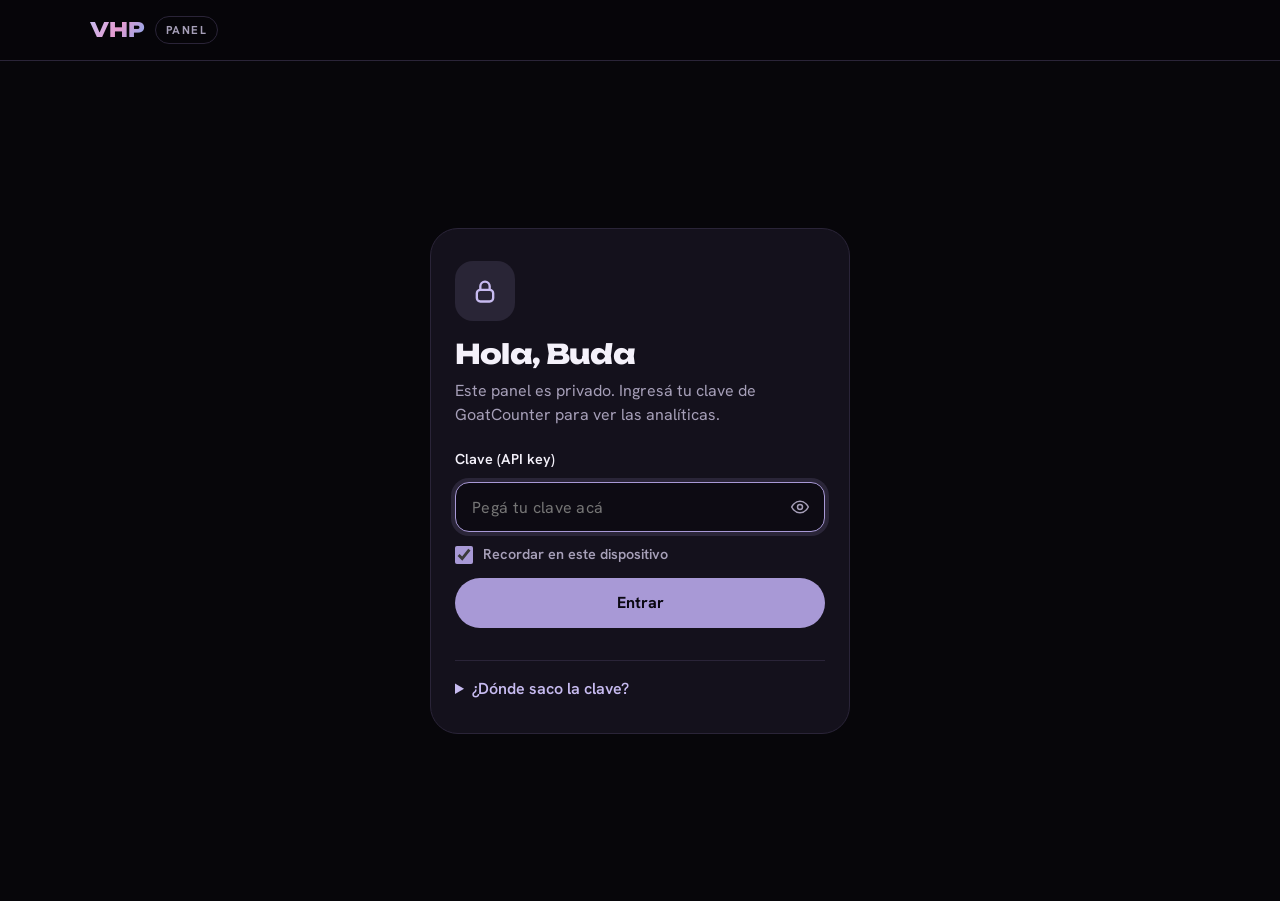
==== buda-8q4x/index.html @ cf4a0614 "Más efectos y animaciones, analíticas y panel privado del dueño - Efectos nuevos (css/efectos.css, j" ====
<!doctype html>
<html lang="es-AR">
<head>
<meta charset="utf-8">
<meta name="viewport" content="width=device-width, initial-scale=1, viewport-fit=cover">
<meta name="robots" content="noindex, nofollow, noarchive">
<meta name="referrer" content="no-referrer">
<title>Panel VHP</title>
<meta name="theme-color" content="#07060a">
<link rel="icon" href="data:image/svg+xml,%3Csvg xmlns='http://www.w3.org/2000/svg' viewBox='0 0 64 64'%3E%3Crect width='64' height='64' rx='16' fill='%2307060a'/%3E%3Ctext x='32' y='42' font-family='Arial Black,sans-serif' font-size='24' font-weight='900' text-anchor='middle' fill='%23a899d6'%3EVHP%3C/text%3E%3C/svg%3E">
<link rel="preconnect" href="https://fonts.googleapis.com">
<link rel="preconnect" href="https://fonts.gstatic.com" crossorigin>
<link href="https://fonts.googleapis.com/css2?family=Hanken+Grotesk:wght@400;500;600;700&family=Unbounded:wght@600;800&display=swap" rel="stylesheet">
<link rel="stylesheet" href="panel.css">
<script src="../js/productos.js" defer></script>
<script src="panel.js" defer></script>
</head>
<body>

<header class="top">
  <div class="wrap top-in">
    <a class="logo" href="../" title="Volver a la tienda"><span class="mark">VHP</span><span class="tag">Panel</span></a>
    <div class="top-actions" id="top-actions" hidden>
      <button class="ghost-btn" type="button" id="refresh" aria-label="Actualizar datos">
        <svg viewBox="0 0 24 24" aria-hidden="true"><path d="M20 11a8 8 0 1 0-2.3 5.7M20 4v7h-7"/></svg>
      </button>
      <button class="ghost-btn" type="button" id="logout">Salir</button>
    </div>
  </div>
</header>

<main class="wrap">

  <!-- ============ ACCESO ============ -->
  <section class="login" id="login">
    <div class="login-card">
      <div class="lock" aria-hidden="true">
        <svg viewBox="0 0 24 24"><rect x="5" y="11" width="14" height="10" rx="3"/><path d="M8 11V8a4 4 0 0 1 8 0v3"/></svg>
      </div>
      <h1>Hola, Buda</h1>
      <p class="muted">Este panel es privado. Ingresá tu clave de GoatCounter para ver las analíticas.</p>
      <form id="login-form" autocomplete="off">
        <label for="key">Clave (API key)</label>
        <div class="key-row">
          <input type="password" id="key" spellcheck="false" autocapitalize="off" placeholder="Pegá tu clave acá" required>
          <button type="button" class="eye" id="eye" aria-label="Mostrar clave">
            <svg viewBox="0 0 24 24" aria-hidden="true"><path d="M2 12s3.6-7 10-7 10 7 10 7-3.6 7-10 7S2 12 2 12Z"/><circle cx="12" cy="12" r="3"/></svg>
          </button>
        </div>
        <label class="check"><input type="checkbox" id="remember" checked> Recordar en este dispositivo</label>
        <button class="btn" type="submit" id="enter">Entrar</button>
        <p class="error" id="login-error" role="alert"></p>
      </form>
      <details class="help">
        <summary>¿Dónde saco la clave?</summary>
        <ol>
          <li>Entrá a <a href="https://www.goatcounter.com" target="_blank" rel="noopener">goatcounter.com</a> con tu cuenta.</li>
          <li>Andá a <strong>Settings → API</strong> (arriba a la derecha, tu usuario).</li>
          <li>Tocá <strong>New API key</strong>, marcá solo <strong>Read statistics</strong> y guardá.</li>
          <li>Copiá la clave y pegala acá.</li>
        </ol>
        <p class="muted small">La clave queda guardada solo en tu navegador. Nunca se sube a la página ni a GitHub.</p>
      </details>
    </div>
  </section>

  <!-- ============ PANEL ============ -->
  <section class="dash" id="dash" hidden>
    <div class="dash-head">
      <div>
        <p class="kicker">Analíticas</p>
        <h1>Visitas de la tienda</h1>
        <p class="muted" id="range-label"></p>
      </div>
      <div class="ranges" role="group" aria-label="Período">
        <button type="button" data-days="7">7 días</button>
        <button type="button" data-days="30" aria-pressed="true">30 días</button>
        <button type="button" data-days="90">90 días</button>
      </div>
    </div>

    <div class="tiles">
      <article class="tile hero-tile">
        <p class="t-label">Visitantes</p>
        <p class="t-value" id="t-visits">–</p>
        <p class="t-delta" id="t-delta"></p>
        <p class="t-all">Total histórico: <strong id="t-all">–</strong></p>
      </article>
      <article class="tile">
        <p class="t-label">Hoy</p>
        <p class="t-value" id="t-today">–</p>
      </article>
      <article class="tile">
        <p class="t-label">Pedidos enviados</p>
        <p class="t-value" id="t-orders">–</p>
      </article>
      <article class="tile">
        <p class="t-label">Productos agregados</p>
        <p class="t-value" id="t-adds">–</p>
      </article>
      <article class="tile">
        <p class="t-label">Consultas por WhatsApp</p>
        <p class="t-value" id="t-wa">–</p>
      </article>
    </div>

    <article class="panel chart-panel">
      <div class="panel-head">
        <h2>Visitantes por día</h2>
        <button type="button" class="link-btn" id="toggle-table" aria-expanded="false">Ver tabla</button>
      </div>
      <div class="chart" id="chart" role="img" aria-label="Gráfico de visitantes por día"></div>
      <div class="tip" id="tip" role="status" hidden></div>
      <div class="table-wrap" id="table-wrap" hidden>
        <table>
          <thead><tr><th scope="col">Día</th><th scope="col">Visitantes</th></tr></thead>
          <tbody id="table-body"></tbody>
        </table>
      </div>
    </article>

    <div class="grid-2">
      <article class="panel">
        <h2>Productos más agregados</h2>
        <ol class="rank" id="l-products"></ol>
      </article>
      <article class="panel">
        <h2>De dónde llegan</h2>
        <ol class="rank" id="l-refs"></ol>
      </article>
      <article class="panel">
        <h2>Ubicación</h2>
        <ol class="rank" id="l-locations"></ol>
      </article>
      <article class="panel">
        <h2>Dispositivos</h2>
        <ol class="rank" id="l-systems"></ol>
      </article>
    </div>

    <article class="panel settings">
      <h2>Ajustes</h2>
      <label class="switch">
        <input type="checkbox" id="skip">
        <span class="track" aria-hidden="true"></span>
        <span>No contar mis propias visitas en este dispositivo</span>
      </label>
      <p class="muted small">Activalo en cada celular o compu que uses, así tus entradas no inflan los números.</p>
      <p class="small"><a id="gc-link" href="#" target="_blank" rel="noopener">Abrir GoatCounter completo →</a></p>
    </article>

    <p class="muted small foot-note" id="updated"></p>
  </section>

  <div class="loading" id="loading" hidden><span></span><span></span><span></span></div>
</main>

</body>
</html>
---- buda-8q4x/panel.css ----
/* VHP · Panel privado */
:root {
  --bg: #07060a;
  --bg-2: #0d0b13;
  --surface: #14111c;
  --surface-2: #1b1726;
  --line: #2a2438;
  --grid: #231e30;
  --text: #f4f1fa;
  --muted: #a69fb8;
  --faint: #6f6883;
  --violet: #a899d6;
  --violet-hi: #c7bbf0;
  --on-violet: #0b0912;
  --danger: #f2a7bd;
  --good: #6fe3a6;
  --grad: linear-gradient(120deg, #c7bbf0 0%, #e59bd0 50%, #8aa8ec 100%);
  --display: "Unbounded", "Arial Black", system-ui, sans-serif;
  --body: "Hanken Grotesk", system-ui, -apple-system, "Segoe UI", Roboto, sans-serif;
  --ease: cubic-bezier(.2, .8, .2, 1);
  color-scheme: dark;
}
*, *::before, *::after { box-sizing: border-box; }
html { background: var(--bg); }
body { margin: 0; background: var(--bg); color: var(--text); font: 400 1rem/1.5 var(--body); -webkit-font-smoothing: antialiased; min-height: 100dvh; }
body::before { content: ""; position: fixed; inset: 0; z-index: -1; pointer-events: none; background: radial-gradient(600px 400px at 90% -10%, rgba(110, 95, 174, .35), transparent 70%), radial-gradient(500px 400px at -10% 110%, rgba(138, 63, 122, .2), transparent 70%); }
h1, h2, p { margin: 0; }
a { color: var(--violet-hi); }
button, input { font: inherit; color: inherit; }
:focus-visible { outline: 2px solid var(--violet-hi); outline-offset: 3px; }
[hidden] { display: none !important; }
.wrap { width: min(100% - 32px, 1100px); margin-inline: auto; }
.muted { color: var(--muted); }
.small { font-size: .88rem; }

.top { position: sticky; top: 0; z-index: 10; padding-top: env(safe-area-inset-top, 0px); background: rgba(7, 6, 10, .75); -webkit-backdrop-filter: blur(14px); backdrop-filter: blur(14px); border-bottom: 1px solid var(--line); }
.top-in { display: flex; align-items: center; justify-content: space-between; height: 60px; }
.logo { display: flex; align-items: center; gap: 10px; text-decoration: none; }
.mark { font: 800 1.25rem/1 var(--display); background: var(--grad); -webkit-background-clip: text; background-clip: text; color: transparent; }
.tag { font-size: .72rem; font-weight: 700; letter-spacing: .12em; text-transform: uppercase; color: var(--muted); border: 1px solid var(--line); border-radius: 999px; padding: 4px 10px; }
.top-actions { display: flex; gap: 8px; }
.ghost-btn { display: inline-grid; place-items: center; min-width: 40px; height: 40px; padding: 0 14px; border-radius: 999px; border: 1px solid var(--line); background: var(--surface); cursor: pointer; font-weight: 600; }
.ghost-btn:hover { border-color: var(--violet); }
.ghost-btn svg { width: 18px; height: 18px; fill: none; stroke: currentColor; stroke-width: 2; stroke-linecap: round; stroke-linejoin: round; }
.ghost-btn.spin svg { animation: spin .8s linear infinite; }
@keyframes spin { to { transform: rotate(360deg); } }

.btn { display: inline-flex; align-items: center; justify-content: center; width: 100%; min-height: 50px; border: 0; border-radius: 999px; background: var(--violet); color: var(--on-violet); font-weight: 700; font-size: 1rem; cursor: pointer; transition: background .2s, transform .2s var(--ease); }
.btn:hover { background: var(--violet-hi); }
.btn:active { transform: scale(.98); }
.btn:disabled { opacity: .6; cursor: wait; }

/* ---------- Acceso ---------- */
.login { min-height: calc(100dvh - 60px); display: grid; place-items: center; padding: 32px 0; }
.login-card { width: min(100%, 420px); padding: 32px 24px; border-radius: 28px; background: var(--surface); border: 1px solid var(--line); animation: up .6s var(--ease); }
@keyframes up { from { opacity: 0; transform: translateY(16px); } }
.lock { width: 60px; height: 60px; border-radius: 18px; display: grid; place-items: center; background: rgba(168, 153, 214, .14); color: var(--violet-hi); margin-bottom: 18px; }
.lock svg { width: 28px; height: 28px; fill: none; stroke: currentColor; stroke-width: 2; stroke-linecap: round; }
.login h1 { font: 800 1.7rem/1.15 var(--display); letter-spacing: -.03em; }
.login .muted { margin-top: 8px; }
#login-form { margin-top: 22px; display: grid; gap: 12px; }
#login-form > label { font-weight: 600; font-size: .9rem; }
.key-row { position: relative; }
.key-row input { width: 100%; height: 50px; padding: 0 52px 0 16px; border-radius: 14px; border: 1px solid var(--line); background: var(--bg-2); font-size: 1rem; letter-spacing: .02em; }
.key-row input:focus { outline: none; border-color: var(--violet); box-shadow: 0 0 0 4px rgba(168, 153, 214, .15); }
.eye { position: absolute; right: 6px; top: 6px; width: 38px; height: 38px; border: 0; border-radius: 10px; background: transparent; color: var(--muted); cursor: pointer; display: grid; place-items: center; }
.eye svg { width: 20px; height: 20px; fill: none; stroke: currentColor; stroke-width: 1.8; }
.check { display: flex; align-items: center; gap: 10px; color: var(--muted); font-size: .92rem; cursor: pointer; }
.check input { width: 18px; height: 18px; accent-color: var(--violet); margin: 0; }
.error { color: var(--danger); font-size: .92rem; min-height: 1.4em; }
.error:empty { min-height: 0; }
.help { margin-top: 20px; border-top: 1px solid var(--line); padding-top: 16px; }
.help summary { cursor: pointer; color: var(--violet-hi); font-weight: 600; }
.help ol { padding-left: 20px; margin: 12px 0; color: var(--muted); display: grid; gap: 6px; }
.help strong { color: var(--text); }

/* ---------- Panel ---------- */
.dash { padding: 28px 0 60px; animation: up .5s var(--ease); }
.dash-head { display: flex; flex-wrap: wrap; align-items: flex-end; justify-content: space-between; gap: 16px; margin-bottom: 20px; }
.kicker { color: var(--violet); font-weight: 700; font-size: .78rem; letter-spacing: .14em; text-transform: uppercase; margin-bottom: 6px; }
.dash h1 { font: 800 clamp(1.5rem, 5vw, 2.2rem)/1.1 var(--display); letter-spacing: -.03em; }
#range-label { margin-top: 6px; font-size: .92rem; }
.ranges { display: inline-flex; padding: 4px; gap: 4px; border: 1px solid var(--line); border-radius: 999px; background: var(--surface); }
.ranges button { border: 0; background: transparent; color: var(--muted); padding: 8px 14px; border-radius: 999px; cursor: pointer; font-weight: 600; font-size: .92rem; }
.ranges button[aria-pressed="true"] { background: var(--text); color: var(--bg); }

.tiles { display: grid; grid-template-columns: repeat(2, minmax(0, 1fr)); gap: 10px; }
.tile { padding: 16px; border-radius: 20px; background: var(--surface); border: 1px solid var(--line); }
.hero-tile { grid-column: 1 / -1; padding: 22px; background: radial-gradient(circle at 100% 0%, rgba(168, 153, 214, .22), transparent 60%), var(--surface); }
.t-label { color: var(--muted); font-size: .88rem; }
.t-value { font: 600 1.6rem/1.2 var(--body); margin-top: 4px; letter-spacing: -.01em; }
.hero-tile .t-value { font-size: clamp(3rem, 12vw, 4.2rem); line-height: 1; margin-top: 8px; letter-spacing: -.03em; }
.t-delta { margin-top: 8px; font-size: .9rem; color: var(--muted); }
.t-delta .up { color: var(--good); font-weight: 700; }
.t-delta .down { color: var(--danger); font-weight: 700; }
.t-all { margin-top: 14px; padding-top: 12px; border-top: 1px solid var(--line); color: var(--muted); font-size: .9rem; }
.t-all strong { color: var(--text); }

.panel { margin-top: 12px; padding: 18px; border-radius: 22px; background: var(--surface); border: 1px solid var(--line); position: relative; }
.panel h2 { font: 600 1.02rem var(--display); letter-spacing: -.01em; margin-bottom: 14px; }
.panel-head { display: flex; justify-content: space-between; align-items: center; gap: 12px; }
.panel-head h2 { margin-bottom: 0; }
.link-btn { border: 0; background: transparent; color: var(--violet-hi); font-weight: 600; cursor: pointer; text-decoration: underline; text-underline-offset: 3px; padding: 6px 0; }

.chart { margin-top: 12px; height: 240px; position: relative; }
.chart svg { display: block; width: 100%; height: 100%; overflow: visible; }
.chart .gridline { stroke: var(--grid); stroke-width: 1; }
.chart .tick { fill: var(--faint); font: 500 11px var(--body); font-variant-numeric: tabular-nums; }
.chart .bar { fill: var(--violet); transition: fill .15s; }
.chart .hit { fill: transparent; cursor: pointer; }
.chart .hit:hover + .bar, .chart .hit:focus + .bar, .chart .bar.on { fill: var(--violet-hi); }
.chart .hit:focus { outline: none; }
.chart .peak { fill: var(--text); font: 700 11px var(--body); }
.chart-empty { height: 100%; display: grid; place-items: center; color: var(--muted); text-align: center; border: 1px dashed var(--line); border-radius: 16px; padding: 20px; }
.tip { position: absolute; z-index: 5; pointer-events: none; padding: 8px 12px; border-radius: 12px; background: var(--text); color: var(--bg); font-size: .85rem; line-height: 1.3; box-shadow: 0 10px 30px -8px rgba(0, 0, 0, .7); white-space: nowrap; transform: translate(-50%, -100%); }
.tip strong { display: block; font-size: 1.05rem; }

.table-wrap { margin-top: 14px; max-height: 320px; overflow: auto; border-radius: 14px; border: 1px solid var(--line); }
table { width: 100%; border-collapse: collapse; font-size: .92rem; }
th, td { text-align: left; padding: 10px 14px; border-bottom: 1px solid var(--line); }
th { position: sticky; top: 0; background: var(--surface-2); color: var(--muted); font-weight: 600; }
td:last-child, th:last-child { text-align: right; font-variant-numeric: tabular-nums; }

.grid-2 { display: grid; gap: 0 12px; }
.rank { list-style: none; margin: 0; padding: 0; display: grid; gap: 10px; }
.rank li { display: grid; grid-template-columns: 1fr auto; gap: 4px 12px; align-items: center; font-size: .93rem; }
.rank .name { overflow: hidden; text-overflow: ellipsis; white-space: nowrap; }
.rank .num { font-weight: 700; font-variant-numeric: tabular-nums; }
.rank .meter { grid-column: 1 / -1; height: 6px; border-radius: 6px; background: rgba(168, 153, 214, .14); overflow: hidden; }
.rank .meter i { display: block; height: 100%; border-radius: 6px; background: var(--violet); transform-origin: 0 50%; animation: grow .8s var(--ease) both; }
@keyframes grow { from { transform: scaleX(0); } }
.rank .empty { color: var(--muted); display: block; }

.settings .muted { margin-top: 8px; }
.settings .small + .small { margin-top: 12px; }
.switch { display: flex; align-items: center; gap: 12px; cursor: pointer; font-weight: 500; }
.switch input { position: absolute; opacity: 0; }
.switch .track { flex: none; width: 46px; height: 26px; border-radius: 999px; background: var(--line); position: relative; transition: background .2s; }
.switch .track::after { content: ""; position: absolute; left: 3px; top: 3px; width: 20px; height: 20px; border-radius: 50%; background: var(--text); transition: transform .25s var(--ease); }
.switch input:checked + .track { background: var(--violet); }
.switch input:checked + .track::after { transform: translateX(20px); background: var(--on-violet); }
.switch input:focus-visible + .track { outline: 2px solid var(--violet-hi); outline-offset: 3px; }
.foot-note { margin-top: 18px; text-align: center; }

.loading { position: fixed; left: 50%; bottom: 28px; transform: translateX(-50%); display: flex; gap: 6px; padding: 12px 16px; border-radius: 999px; background: var(--surface-2); border: 1px solid var(--line); }
.loading span { width: 8px; height: 8px; border-radius: 50%; background: var(--violet); animation: dot 1s ease-in-out infinite; }
.loading span:nth-child(2) { animation-delay: .15s; }
.loading span:nth-child(3) { animation-delay: .3s; }
@keyframes dot { 50% { transform: translateY(-6px); opacity: .5; } }

.shake { animation: shake .4s; }
@keyframes shake { 20%, 60% { transform: translateX(-6px); } 40%, 80% { transform: translateX(6px); } }

@media (min-width: 640px) {
  .tiles { grid-template-columns: repeat(4, minmax(0, 1fr)); }
  .hero-tile { grid-column: 1 / -1; }
  .grid-2 { grid-template-columns: 1fr 1fr; }
  .chart { height: 280px; }
}
@media (min-width: 960px) {
  .tiles { grid-template-columns: 1.4fr 1fr 1fr; grid-template-rows: auto auto; }
  .hero-tile { grid-column: 1; grid-row: span 2; display: flex; flex-direction: column; justify-content: center; }
}
@media (prefers-reduced-motion: reduce) {
  *, *::before, *::after { animation: none !important; transition: none !important; }
}
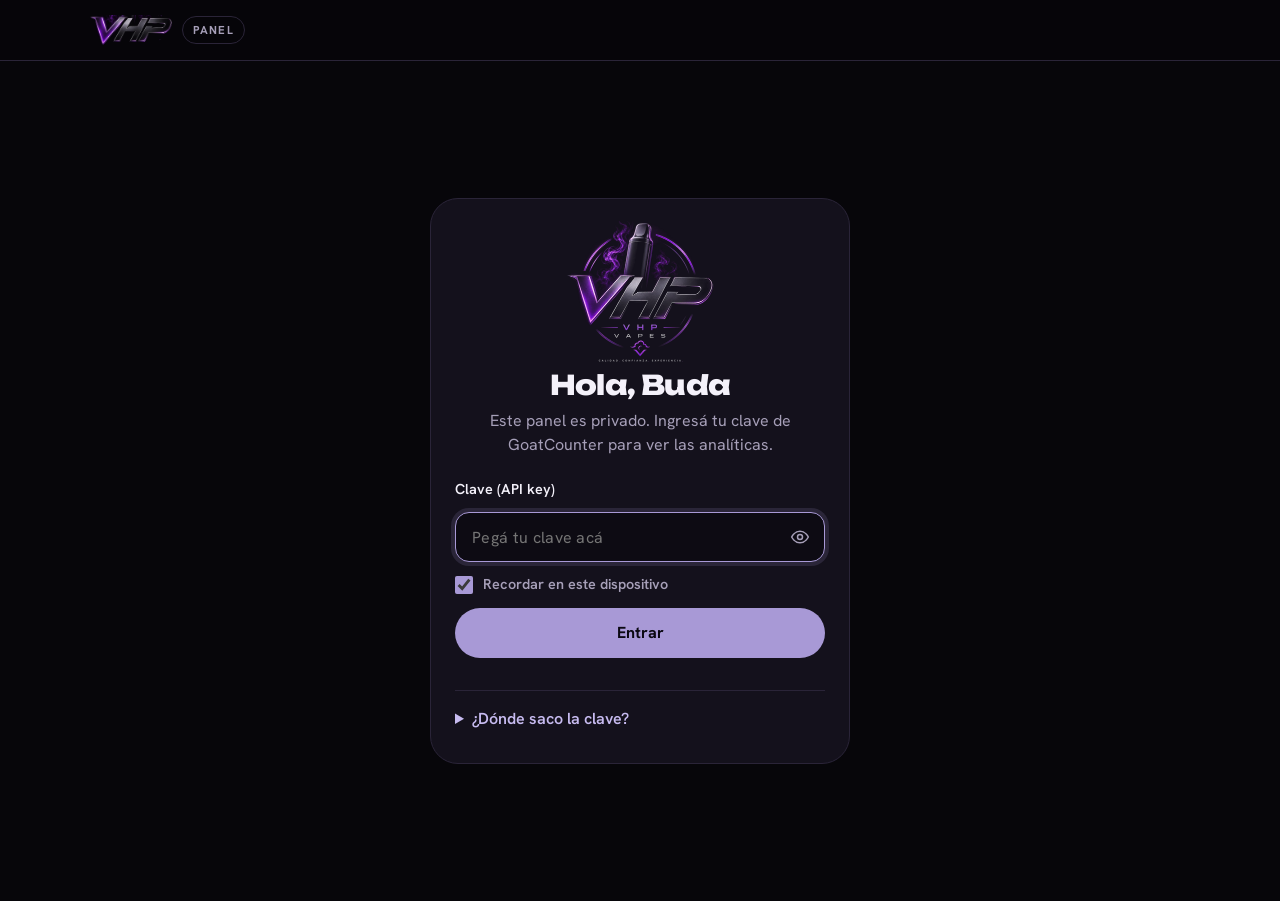
==== commit 1a8d26ad: "Agrega el logo de VHP Vapes en toda la tienda - Logo nuevo con fondo transparente (img/logo.webp, lo" ====
--- a/buda-8q4x/index.html
+++ b/buda-8q4x/index.html
@@ -7,10 +7,9 @@
 <meta name="referrer" content="no-referrer">
 <title>Panel VHP</title>
 <meta name="theme-color" content="#07060a">
-<link rel="icon" href="data:image/svg+xml,%3Csvg xmlns='http://www.w3.org/2000/svg' viewBox='0 0 64 64'%3E%3Crect width='64' height='64' rx='16' fill='%2307060a'/%3E%3Ctext x='32' y='42' font-family='Arial Black,sans-serif' font-size='24' font-weight='900' text-anchor='middle' fill='%23a899d6'%3EVHP%3C/text%3E%3C/svg%3E">
-<link rel="preconnect" href="https://fonts.googleapis.com">
-<link rel="preconnect" href="https://fonts.gstatic.com" crossorigin>
-<link href="https://fonts.googleapis.com/css2?family=Hanken+Grotesk:wght@400;500;600;700&family=Unbounded:wght@600;800&display=swap" rel="stylesheet">
+<link rel="icon" type="image/png" href="../img/favicon.png">
+<link rel="preload" href="../fonts/hanken-grotesk.woff2" as="font" type="font/woff2" crossorigin>
+<link rel="preload" href="../fonts/unbounded.woff2" as="font" type="font/woff2" crossorigin>
 <link rel="stylesheet" href="panel.css">
 <script src="../js/productos.js" defer></script>
 <script src="panel.js" defer></script>
@@ -19,9 +18,10 @@
 
 <header class="top">
   <div class="wrap top-in">
-    <a class="logo" href="../" title="Volver a la tienda"><span class="mark">VHP</span><span class="tag">Panel</span></a>
+    <a class="logo" href="../" title="Volver a la tienda"><img class="logo-img" src="../img/logo-letras.webp" width="400" height="146" alt="VHP"><span class="tag">Panel</span></a>
     <div class="top-actions" id="top-actions" hidden>
-      <button class="ghost-btn" type="button" id="refresh" aria-label="Actualizar datos">
+      <a class="ghost-btn hide-sm" href="../" target="_blank" rel="noopener">Ver tienda</a>
+      <button class="ghost-btn" type="button" id="refresh" aria-label="Actualizar datos" title="Actualizar">
         <svg viewBox="0 0 24 24" aria-hidden="true"><path d="M20 11a8 8 0 1 0-2.3 5.7M20 4v7h-7"/></svg>
       </button>
       <button class="ghost-btn" type="button" id="logout">Salir</button>
@@ -34,9 +34,7 @@
   <!-- ============ ACCESO ============ -->
   <section class="login" id="login">
     <div class="login-card">
-      <div class="lock" aria-hidden="true">
-        <svg viewBox="0 0 24 24"><rect x="5" y="11" width="14" height="10" rx="3"/><path d="M8 11V8a4 4 0 0 1 8 0v3"/></svg>
-      </div>
+      <img class="login-logo" src="../img/logo-sm.webp" width="300" height="285" alt="VHP Vapes">
       <h1>Hola, Buda</h1>
       <p class="muted">Este panel es privado. Ingresá tu clave de GoatCounter para ver las analíticas.</p>
       <form id="login-form" autocomplete="off">
@@ -69,75 +67,122 @@
     <div class="dash-head">
       <div>
         <p class="kicker">Analíticas</p>
-        <h1>Visitas de la tienda</h1>
+        <h1>Cómo viene la tienda</h1>
         <p class="muted" id="range-label"></p>
       </div>
       <div class="ranges" role="group" aria-label="Período">
+        <button type="button" data-days="1">Hoy</button>
         <button type="button" data-days="7">7 días</button>
         <button type="button" data-days="30" aria-pressed="true">30 días</button>
         <button type="button" data-days="90">90 días</button>
       </div>
     </div>
 
+    <p class="insight" id="insight" hidden></p>
+
+    <!-- Números principales -->
     <div class="tiles">
       <article class="tile hero-tile">
         <p class="t-label">Visitantes</p>
-        <p class="t-value" id="t-visits">–</p>
-        <p class="t-delta" id="t-delta"></p>
-        <p class="t-all">Total histórico: <strong id="t-all">–</strong></p>
-      </article>
-      <article class="tile">
-        <p class="t-label">Hoy</p>
-        <p class="t-value" id="t-today">–</p>
+        <p class="t-value" id="k-visits">–</p>
+        <p class="t-delta" id="d-visits"></p>
+        <p class="t-all">Hoy: <strong id="k-today">–</strong> · Total histórico: <strong id="k-all">–</strong></p>
       </article>
       <article class="tile">
         <p class="t-label">Pedidos enviados</p>
-        <p class="t-value" id="t-orders">–</p>
-      </article>
-      <article class="tile">
-        <p class="t-label">Productos agregados</p>
-        <p class="t-value" id="t-adds">–</p>
+        <p class="t-value" id="k-orders">–</p>
+        <p class="t-delta" id="d-orders"></p>
+      </article>
+      <article class="tile">
+        <p class="t-label">Conversión</p>
+        <p class="t-value" id="k-conv">–</p>
+        <p class="t-delta" id="d-conv"></p>
+      </article>
+      <article class="tile">
+        <p class="t-label">Monto en pedidos <span class="hint-i" title="Suma de los pedidos enviados por WhatsApp. Es una estimación: no todos se concretan.">ⓘ</span></p>
+        <p class="t-value" id="k-amount">–</p>
+        <p class="t-delta" id="d-amount"></p>
+      </article>
+      <article class="tile">
+        <p class="t-label">Ticket promedio</p>
+        <p class="t-value" id="k-ticket">–</p>
+        <p class="t-delta" id="d-ticket"></p>
+      </article>
+      <article class="tile">
+        <p class="t-label">Vapes pedidos</p>
+        <p class="t-value" id="k-units">–</p>
+        <p class="t-delta" id="d-units"></p>
       </article>
       <article class="tile">
         <p class="t-label">Consultas por WhatsApp</p>
-        <p class="t-value" id="t-wa">–</p>
-      </article>
-    </div>
-
-    <article class="panel chart-panel">
+        <p class="t-value" id="k-wa">–</p>
+        <p class="t-delta" id="d-wa"></p>
+      </article>
+    </div>
+
+    <!-- Embudo -->
+    <article class="panel">
+      <div class="panel-head">
+        <h2>Embudo de compra</h2>
+        <p class="muted small">Cuántos visitantes llegan a cada paso</p>
+      </div>
+      <ol class="funnel" id="funnel"></ol>
+    </article>
+
+    <!-- Gráficos por día -->
+    <article class="panel">
       <div class="panel-head">
         <h2>Visitantes por día</h2>
-        <button type="button" class="link-btn" id="toggle-table" aria-expanded="false">Ver tabla</button>
-      </div>
-      <div class="chart" id="chart" role="img" aria-label="Gráfico de visitantes por día"></div>
-      <div class="tip" id="tip" role="status" hidden></div>
-      <div class="table-wrap" id="table-wrap" hidden>
+        <button type="button" class="link-btn" data-table="t-visits" aria-expanded="false">Ver tabla</button>
+      </div>
+      <div class="chart" id="c-visits" role="img"></div>
+      <div class="table-wrap" id="t-visits" hidden></div>
+    </article>
+
+    <article class="panel">
+      <div class="panel-head">
+        <h2>Pedidos por día</h2>
+        <button type="button" class="link-btn" data-table="t-orders" aria-expanded="false">Ver tabla</button>
+      </div>
+      <div class="chart small-chart" id="c-orders" role="img"></div>
+      <div class="table-wrap" id="t-orders" hidden></div>
+    </article>
+
+    <!-- Mapa de calor -->
+    <article class="panel">
+      <div class="panel-head">
+        <h2>Cuándo entra la gente</h2>
+        <p class="muted small" id="best-time"></p>
+      </div>
+      <div class="heat-wrap"><div class="heat" id="heat"></div></div>
+      <div class="heat-legend" aria-hidden="true"><span>Menos</span><i></i><span>Más</span></div>
+    </article>
+
+    <!-- Productos -->
+    <article class="panel">
+      <div class="panel-head">
+        <h2>Productos</h2>
+        <p class="muted small">Visitantes que vieron, agregaron y pidieron cada vape</p>
+      </div>
+      <div class="table-wrap products-table">
         <table>
-          <thead><tr><th scope="col">Día</th><th scope="col">Visitantes</th></tr></thead>
-          <tbody id="table-body"></tbody>
+          <thead><tr><th scope="col">Vape</th><th scope="col">Vistos</th><th scope="col">Agregados</th><th scope="col">Pedidos</th><th scope="col">% agrega</th></tr></thead>
+          <tbody id="products-body"></tbody>
         </table>
       </div>
     </article>
 
+    <!-- Origen y audiencia -->
     <div class="grid-2">
-      <article class="panel">
-        <h2>Productos más agregados</h2>
-        <ol class="rank" id="l-products"></ol>
-      </article>
-      <article class="panel">
-        <h2>De dónde llegan</h2>
-        <ol class="rank" id="l-refs"></ol>
-      </article>
-      <article class="panel">
-        <h2>Ubicación</h2>
-        <ol class="rank" id="l-locations"></ol>
-      </article>
-      <article class="panel">
-        <h2>Dispositivos</h2>
-        <ol class="rank" id="l-systems"></ol>
-      </article>
-    </div>
-
+      <article class="panel"><h2>De dónde llegan</h2><ol class="rank" id="l-refs"></ol></article>
+      <article class="panel"><h2>Links directos y compartidos</h2><ol class="rank" id="l-links"></ol></article>
+      <article class="panel"><h2>Ubicación</h2><ol class="rank" id="l-locations"></ol></article>
+      <article class="panel"><h2>Dispositivos</h2><ol class="rank" id="l-systems"></ol></article>
+      <article class="panel"><h2>Navegadores</h2><ol class="rank" id="l-browsers"></ol></article>
+      <article class="panel"><h2>Tamaño de pantalla</h2><ol class="rank" id="l-sizes"></ol></article>
+    </div>
+
+    <!-- Ajustes -->
     <article class="panel settings">
       <h2>Ajustes</h2>
       <label class="switch">
@@ -146,12 +191,21 @@
         <span>No contar mis propias visitas en este dispositivo</span>
       </label>
       <p class="muted small">Activalo en cada celular o compu que uses, así tus entradas no inflan los números.</p>
-      <p class="small"><a id="gc-link" href="#" target="_blank" rel="noopener">Abrir GoatCounter completo →</a></p>
+      <label class="switch">
+        <input type="checkbox" id="auto" checked>
+        <span class="track" aria-hidden="true"></span>
+        <span>Actualizar solo cada 5 minutos</span>
+      </label>
+      <div class="settings-actions">
+        <button type="button" class="ghost-btn" id="export">Descargar datos (CSV)</button>
+        <a class="ghost-btn" id="gc-link" href="#" target="_blank" rel="noopener">Abrir GoatCounter →</a>
+      </div>
     </article>
 
     <p class="muted small foot-note" id="updated"></p>
   </section>
 
+  <div class="tip" id="tip" role="status" hidden></div>
   <div class="loading" id="loading" hidden><span></span><span></span><span></span></div>
 </main>
 
--- a/buda-8q4x/panel.css
+++ b/buda-8q4x/panel.css
@@ -1,4 +1,8 @@
 /* VHP · Panel privado */
+/* Fuentes alojadas en el sitio (sin depender de Google Fonts) */
+@font-face { font-family: "Hanken Grotesk"; font-style: normal; font-weight: 400 700; font-display: swap; src: url("../fonts/hanken-grotesk.woff2") format("woff2"); }
+@font-face { font-family: "Unbounded"; font-style: normal; font-weight: 500 800; font-display: swap; src: url("../fonts/unbounded.woff2") format("woff2"); }
+
 :root {
   --bg: #07060a;
   --bg-2: #0d0b13;
@@ -36,6 +40,7 @@
 .top { position: sticky; top: 0; z-index: 10; padding-top: env(safe-area-inset-top, 0px); background: rgba(7, 6, 10, .75); -webkit-backdrop-filter: blur(14px); backdrop-filter: blur(14px); border-bottom: 1px solid var(--line); }
 .top-in { display: flex; align-items: center; justify-content: space-between; height: 60px; }
 .logo { display: flex; align-items: center; gap: 10px; text-decoration: none; }
+.logo-img { height: 30px; width: auto; }
 .mark { font: 800 1.25rem/1 var(--display); background: var(--grad); -webkit-background-clip: text; background-clip: text; color: transparent; }
 .tag { font-size: .72rem; font-weight: 700; letter-spacing: .12em; text-transform: uppercase; color: var(--muted); border: 1px solid var(--line); border-radius: 999px; padding: 4px 10px; }
 .top-actions { display: flex; gap: 8px; }
@@ -56,8 +61,10 @@
 @keyframes up { from { opacity: 0; transform: translateY(16px); } }
 .lock { width: 60px; height: 60px; border-radius: 18px; display: grid; place-items: center; background: rgba(168, 153, 214, .14); color: var(--violet-hi); margin-bottom: 18px; }
 .lock svg { width: 28px; height: 28px; fill: none; stroke: currentColor; stroke-width: 2; stroke-linecap: round; }
-.login h1 { font: 800 1.7rem/1.15 var(--display); letter-spacing: -.03em; }
+.login-logo { display: block; width: 150px; height: auto; margin: -10px auto 6px; }
+.login h1 { text-align: center; font: 800 1.7rem/1.15 var(--display); letter-spacing: -.03em; }
 .login .muted { margin-top: 8px; }
+.login-card > .muted { text-align: center; }
 #login-form { margin-top: 22px; display: grid; gap: 12px; }
 #login-form > label { font-weight: 600; font-size: .9rem; }
 .key-row { position: relative; }
@@ -112,7 +119,7 @@
 .chart .hit:focus { outline: none; }
 .chart .peak { fill: var(--text); font: 700 11px var(--body); }
 .chart-empty { height: 100%; display: grid; place-items: center; color: var(--muted); text-align: center; border: 1px dashed var(--line); border-radius: 16px; padding: 20px; }
-.tip { position: absolute; z-index: 5; pointer-events: none; padding: 8px 12px; border-radius: 12px; background: var(--text); color: var(--bg); font-size: .85rem; line-height: 1.3; box-shadow: 0 10px 30px -8px rgba(0, 0, 0, .7); white-space: nowrap; transform: translate(-50%, -100%); }
+.tip { position: fixed; z-index: 50; pointer-events: none; padding: 8px 12px; border-radius: 12px; background: var(--text); color: var(--bg); font-size: .85rem; line-height: 1.3; box-shadow: 0 10px 30px -8px rgba(0, 0, 0, .7); white-space: nowrap; transform: translate(-50%, -100%); }
 .tip strong { display: block; font-size: 1.05rem; }
 
 .table-wrap { margin-top: 14px; max-height: 320px; overflow: auto; border-radius: 14px; border: 1px solid var(--line); }
@@ -152,15 +159,69 @@
 @keyframes shake { 20%, 60% { transform: translateX(-6px); } 40%, 80% { transform: translateX(6px); } }
 
 @media (min-width: 640px) {
-  .tiles { grid-template-columns: repeat(4, minmax(0, 1fr)); }
+  .tiles { grid-template-columns: repeat(3, minmax(0, 1fr)); }
   .hero-tile { grid-column: 1 / -1; }
   .grid-2 { grid-template-columns: 1fr 1fr; }
   .chart { height: 280px; }
 }
 @media (min-width: 960px) {
-  .tiles { grid-template-columns: 1.4fr 1fr 1fr; grid-template-rows: auto auto; }
+  .tiles { grid-template-columns: 1.3fr 1fr 1fr 1fr; grid-template-rows: auto auto; }
   .hero-tile { grid-column: 1; grid-row: span 2; display: flex; flex-direction: column; justify-content: center; }
 }
+/* ---------- Panel completo ---------- */
+.hide-sm { display: none !important; }
+.insight { margin: 0 0 14px; padding: 12px 16px; border-radius: 16px; background: rgba(168, 153, 214, .1); border: 1px solid rgba(168, 153, 214, .25); color: var(--text); font-size: .95rem; }
+.insight strong { color: var(--violet-hi); }
+.hint-i { cursor: help; color: var(--faint); font-size: .85em; }
+.t-delta .flat { color: var(--muted); font-weight: 700; }
+.panel-head .small { margin-top: 2px; }
+.panel-head { flex-wrap: wrap; }
+
+.loading-state .t-value { color: transparent; border-radius: 8px; background: linear-gradient(90deg, var(--surface-2), #262036, var(--surface-2)); background-size: 200% 100%; animation: shimmer 1.2s linear infinite; }
+@keyframes shimmer { to { background-position: -200% 0; } }
+
+.funnel { list-style: none; margin: 16px 0 0; padding: 0; display: grid; gap: 12px; }
+.funnel li { display: grid; grid-template-columns: 1fr auto; gap: 6px 12px; align-items: baseline; }
+.funnel .f-name { font-weight: 600; }
+.funnel .f-num { font-weight: 700; font-variant-numeric: tabular-nums; }
+.funnel .f-num small { color: var(--muted); font-weight: 500; margin-left: 6px; }
+.funnel .f-bar { grid-column: 1 / -1; height: 12px; border-radius: 6px; background: rgba(168, 153, 214, .1); overflow: hidden; }
+.funnel .f-bar i { display: block; height: 100%; border-radius: 6px; background: var(--violet); transform-origin: 0 50%; animation: grow .8s var(--ease) both; }
+.funnel .f-drop { grid-column: 1 / -1; color: var(--faint); font-size: .82rem; margin-top: -2px; }
+
+.small-chart { height: 170px !important; }
+.chart .bar.alt { fill: #e59bd0; }
+.chart .hit:hover + .bar.alt, .chart .bar.alt.on { fill: #f2bfe2; }
+
+.heat-wrap { margin-top: 14px; overflow-x: auto; padding-bottom: 4px; }
+.heat { display: grid; grid-template-columns: 34px repeat(24, minmax(14px, 1fr)); gap: 2px; min-width: 460px; }
+.heat .hl { color: var(--faint); font-size: 11px; display: flex; align-items: center; }
+.heat .hh { color: var(--faint); font-size: 10px; text-align: center; padding-top: 4px; }
+.heat .cell { aspect-ratio: 1; border-radius: 4px; background: rgba(168, 153, 214, var(--a, .05)); cursor: pointer; }
+.heat .cell:hover, .heat .cell:focus { outline: 2px solid var(--text); outline-offset: 0; }
+.heat-legend { display: flex; align-items: center; gap: 8px; justify-content: flex-end; margin-top: 10px; color: var(--faint); font-size: .8rem; }
+.heat-legend i { width: 90px; height: 8px; border-radius: 4px; background: linear-gradient(90deg, rgba(168, 153, 214, .06), rgba(168, 153, 214, 1)); }
+
+.products-table { max-height: none; margin-top: 12px; }
+.products-table td:not(:first-child), .products-table th:not(:first-child) { text-align: right; font-variant-numeric: tabular-nums; }
+.products-table td:first-child { font-weight: 600; white-space: nowrap; }
+@media (max-width: 639px) {
+  .products-table th, .products-table td { padding: 9px 8px; font-size: .84rem; }
+  .products-table th:first-child, .products-table td:first-child { padding-left: 12px; }
+  .products-table .dot { margin-right: 6px; }
+}
+.products-table .dot { display: inline-block; width: 9px; height: 9px; border-radius: 50%; margin-right: 8px; vertical-align: 1px; }
+.products-table tr.zero td { color: var(--faint); }
+
+.settings-actions { display: flex; flex-wrap: wrap; gap: 8px; margin-top: 16px; }
+.settings .switch + .muted + .switch { margin-top: 14px; }
+.settings .switch ~ .switch { margin-top: 14px; }
+a.ghost-btn { text-decoration: none; color: var(--text); display: inline-flex; align-items: center; }
+
+@media (min-width: 640px) {
+  .hide-sm { display: inline-flex !important; }
+}
+
 @media (prefers-reduced-motion: reduce) {
   *, *::before, *::after { animation: none !important; transition: none !important; }
 }
